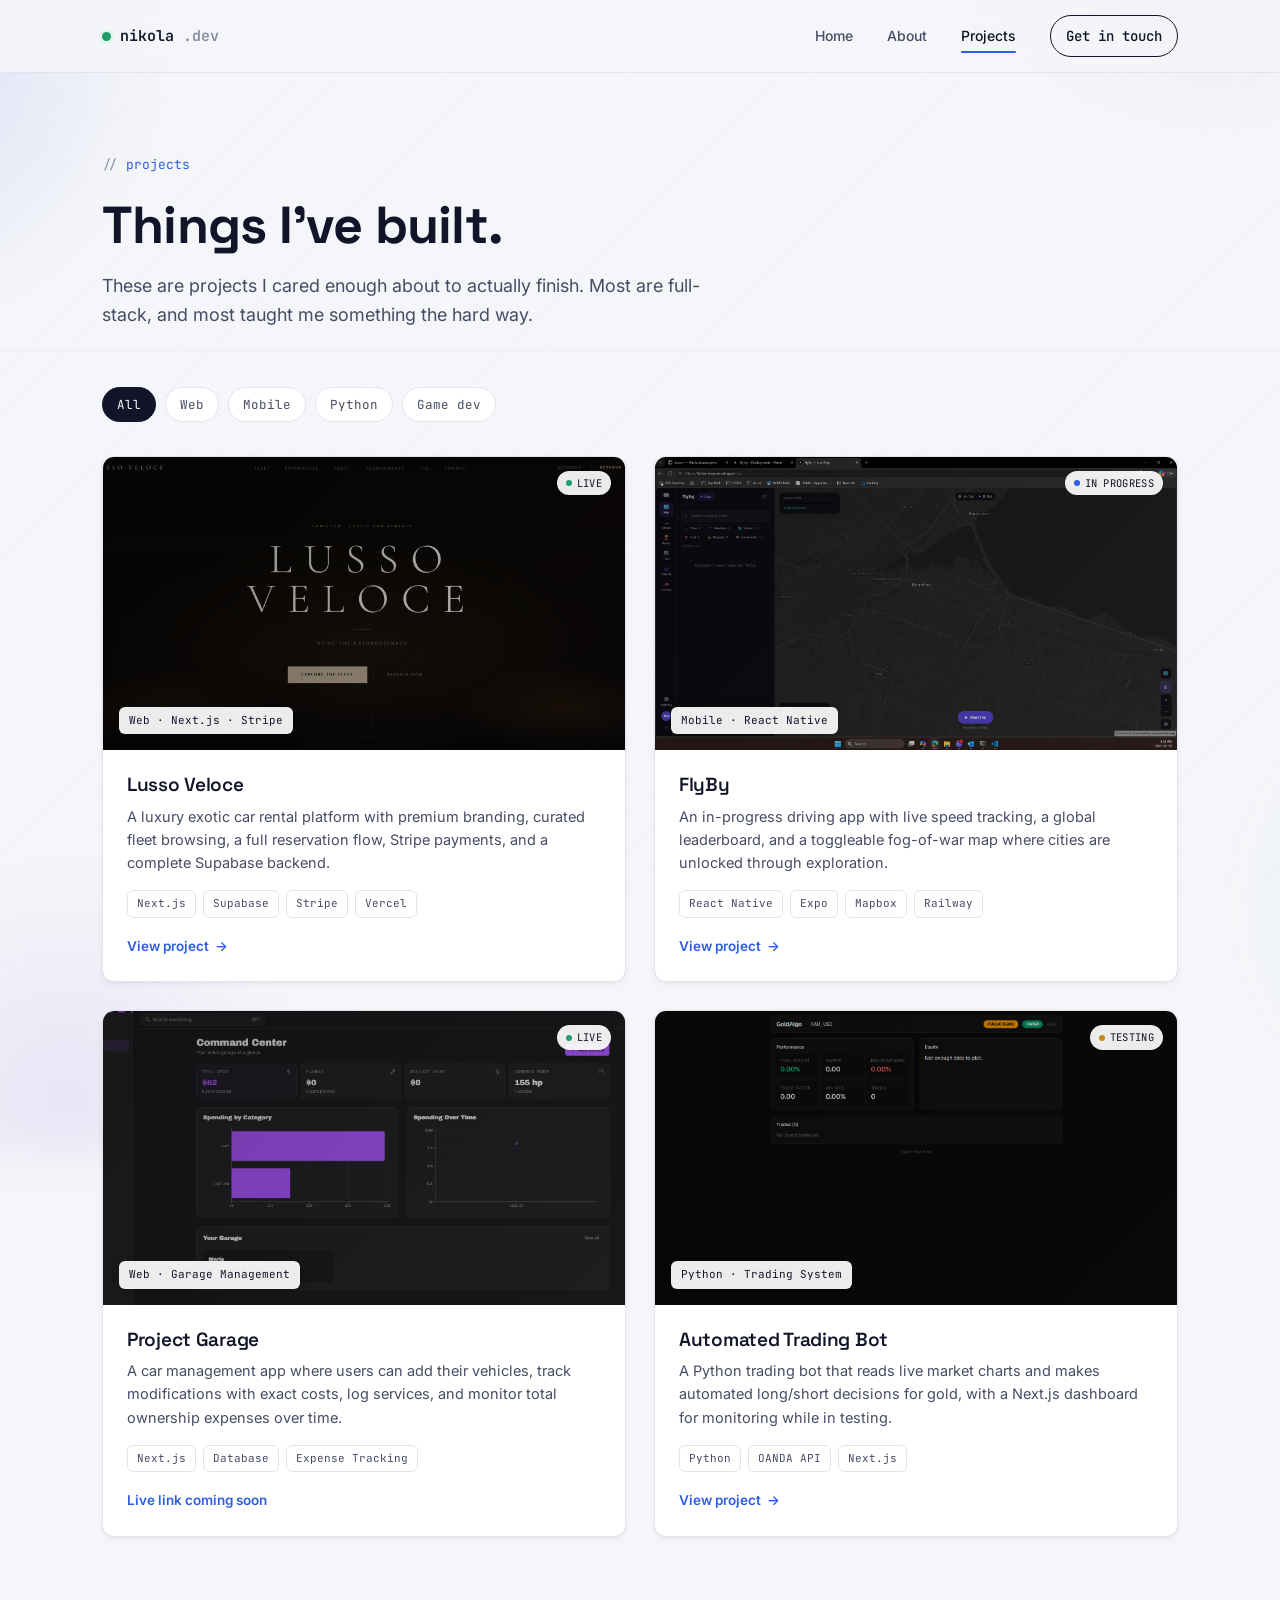
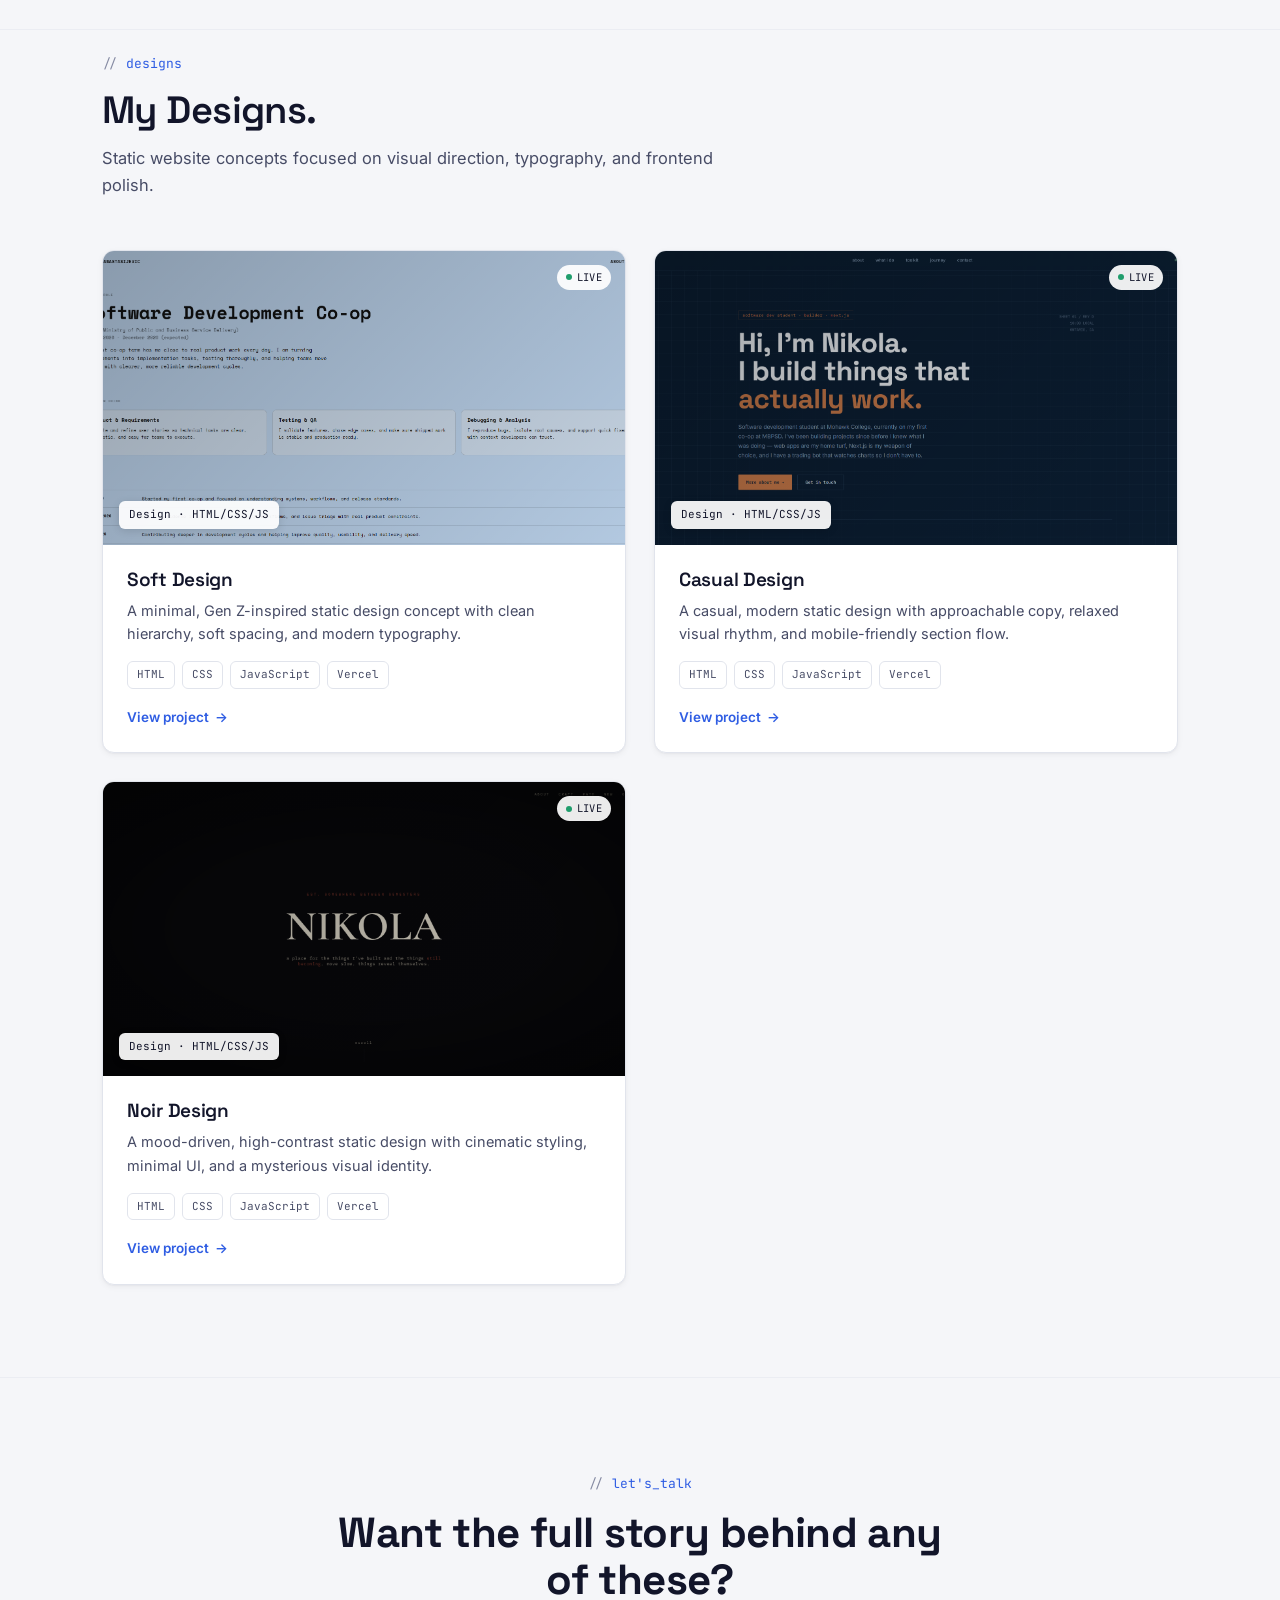
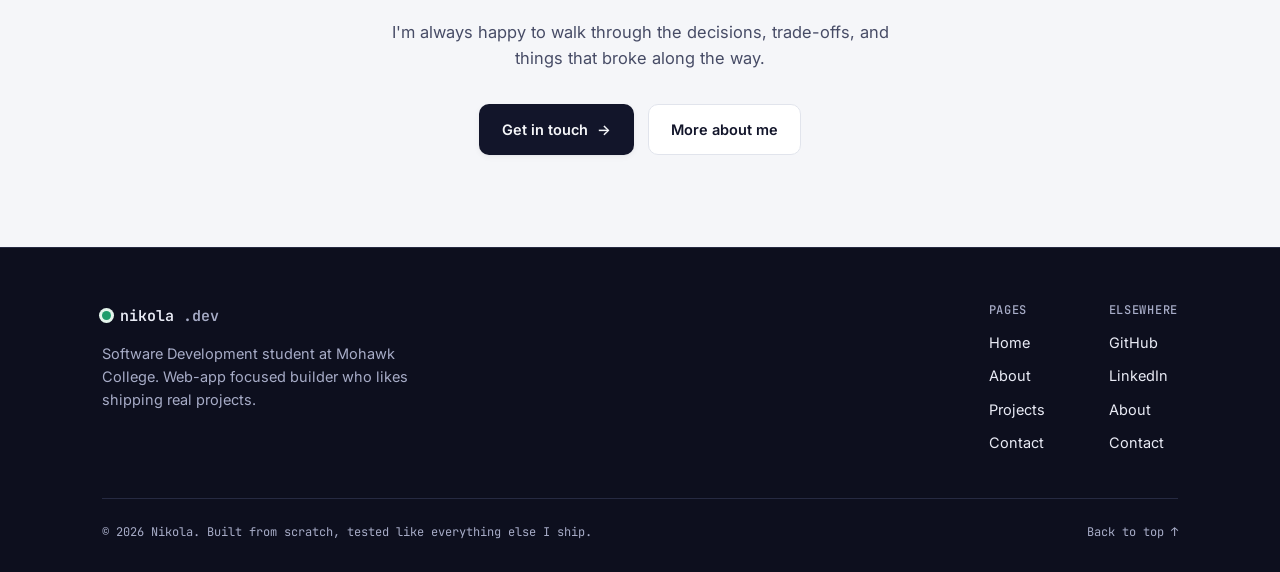
==== projects.html @ c06f33d8 "Prepare portfolio for Vercel deployment" ====
<!DOCTYPE html>
<html lang="en">
<head>
<meta charset="UTF-8">
<meta name="viewport" content="width=device-width, initial-scale=1.0">
<title>Projects — Nikola Anastasijevic</title>
<meta name="description" content="Projects by Nikola Anastasijevic: web apps, mobile builds, and an automated trading bot using live chart data.">
<link rel="preconnect" href="https://fonts.googleapis.com">
<link rel="preconnect" href="https://fonts.gstatic.com" crossorigin>
<link href="https://fonts.googleapis.com/css2?family=Space+Grotesk:wght@400;500;600;700&family=Inter:wght@400;500;600&family=JetBrains+Mono:wght@400;500;600&display=swap" rel="stylesheet">
<link rel="stylesheet" href="assets/css/styles.css">
</head>
<body id="top">
<div class="page">

<!-- ===================== HEADER ===================== -->
<header class="site-header">
  <nav class="nav wrap">
    <a href="index.html" class="logo"><span class="dot"></span>nikola<span class="muted">.dev</span></a>
    <button class="nav-toggle mono" id="navToggle" aria-label="Toggle menu" aria-expanded="false">☰</button>
    <div class="nav-links" id="navLinks">
      <a href="index.html">Home</a>
      <a href="about.html">About</a>
      <a href="projects.html" class="active">Projects</a>
      <a href="contact.html" class="nav-cta">Get in touch</a>
    </div>
  </nav>
</header>

<main>

  <!-- ===================== PAGE HERO ===================== -->
  <section class="page-hero">
    <div class="wrap">
      <div class="eyebrow reveal">projects</div>
      <h1 class="reveal">Things I've built.</h1>
      <p class="lede reveal">These are projects I cared enough about to actually finish. Most are full-stack, and most taught me something the hard way.</p>
    </div>
  </section>

  <!-- ===================== PROJECTS ===================== -->
  <section style="padding-top:36px;">
    <div class="wrap">
      <div class="filter-bar reveal">
        <button class="filter-btn active" data-filter="all">All</button>
        <button class="filter-btn" data-filter="web">Web</button>
        <button class="filter-btn" data-filter="mobile">Mobile</button>
        <button class="filter-btn" data-filter="python">Python</button>
        <button class="filter-btn" data-filter="game">Game dev</button>
      </div>

      <div class="project-grid">

        <div class="project-card reveal" data-tags="web">
          <div class="project-thumb thumb-1">
            <span class="status live"><span class="d"></span>live</span>
            <span class="tag">Web · Next.js · Stripe</span>
          </div>
          <div class="project-body">
            <h3>Lusso Veloce</h3>
            <p>A luxury exotic car rental platform with premium branding, curated fleet browsing, a full reservation flow, Stripe payments, and a complete Supabase backend.</p>
            <div class="project-meta"><span>Next.js</span><span>Supabase</span><span>Stripe</span><span>Vercel</span></div>
            <a href="https://lusso-veloce.vercel.app" class="project-link" target="_blank" rel="noopener noreferrer">View project <span class="arr">→</span></a>
          </div>
        </div>

        <div class="project-card reveal" data-tags="mobile">
          <div class="project-thumb thumb-2">
            <span class="status build"><span class="d"></span>in progress</span>
            <span class="tag">Mobile · React Native</span>
          </div>
          <div class="project-body">
            <h3>FlyBy</h3>
            <p>An in-progress driving app with live speed tracking, a global leaderboard, and a toggleable fog-of-war map where cities are unlocked through exploration.</p>
            <div class="project-meta"><span>React Native</span><span>Expo</span><span>Mapbox</span><span>Railway</span></div>
            <a href="https://fly-by-rosy.vercel.app/" class="project-link" target="_blank" rel="noopener noreferrer">View project <span class="arr">→</span></a>
          </div>
        </div>

        <div class="project-card reveal" data-tags="web">
          <div class="project-thumb thumb-7">
            <span class="status live"><span class="d"></span>live</span>
            <span class="tag">Web · Garage Management</span>
          </div>
          <div class="project-body">
            <h3>Project Garage</h3>
            <p>A car management app where users can add their vehicles, track modifications with exact costs, log services, and monitor total ownership expenses over time.</p>
            <div class="project-meta"><span>Next.js</span><span>Database</span><span>Expense Tracking</span></div>
            <span class="project-link">Live link coming soon</span>
          </div>
        </div>

        <div class="project-card reveal" data-tags="python web">
          <div class="project-thumb thumb-3">
            <span class="status beta"><span class="d"></span>testing</span>
            <span class="tag">Python · Trading System</span>
          </div>
          <div class="project-body">
            <h3>Automated Trading Bot</h3>
            <p>A Python trading bot that reads live market charts and makes automated long/short decisions for gold, with a Next.js dashboard for monitoring while in testing.</p>
            <div class="project-meta"><span>Python</span><span>OANDA API</span><span>Next.js</span></div>
            <a href="https://tradebot-beta.vercel.app/" class="project-link" target="_blank" rel="noopener noreferrer">View project <span class="arr">→</span></a>
          </div>
        </div>

      </div>
    </div>
  </section>

  <!-- ===================== MY DESIGNS ===================== -->
  <section style="padding-top:20px;">
    <div class="wrap">
      <div class="section-head reveal">
        <div class="eyebrow">designs</div>
        <h2>My Designs.</h2>
        <p>Static website concepts focused on visual direction, typography, and frontend polish.</p>
      </div>

      <div class="project-grid">
        <div class="project-card reveal" data-tags="web">
          <div class="project-thumb thumb-8">
            <span class="status live"><span class="d"></span>live</span>
            <span class="tag">Design · HTML/CSS/JS</span>
          </div>
          <div class="project-body">
            <h3>Soft Design</h3>
            <p>A minimal, Gen Z-inspired static design concept with clean hierarchy, soft spacing, and modern typography.</p>
            <div class="project-meta"><span>HTML</span><span>CSS</span><span>JavaScript</span><span>Vercel</span></div>
            <a href="https://soft-design.vercel.app/index.html" class="project-link" target="_blank" rel="noopener noreferrer">View project <span class="arr">→</span></a>
          </div>
        </div>

        <div class="project-card reveal" data-tags="web">
          <div class="project-thumb thumb-9">
            <span class="status live"><span class="d"></span>live</span>
            <span class="tag">Design · HTML/CSS/JS</span>
          </div>
          <div class="project-body">
            <h3>Casual Design</h3>
            <p>A casual, modern static design with approachable copy, relaxed visual rhythm, and mobile-friendly section flow.</p>
            <div class="project-meta"><span>HTML</span><span>CSS</span><span>JavaScript</span><span>Vercel</span></div>
            <a href="https://casual-design-five.vercel.app/" class="project-link" target="_blank" rel="noopener noreferrer">View project <span class="arr">→</span></a>
          </div>
        </div>

        <div class="project-card reveal" data-tags="web">
          <div class="project-thumb thumb-10">
            <span class="status live"><span class="d"></span>live</span>
            <span class="tag">Design · HTML/CSS/JS</span>
          </div>
          <div class="project-body">
            <h3>Noir Design</h3>
            <p>A mood-driven, high-contrast static design with cinematic styling, minimal UI, and a mysterious visual identity.</p>
            <div class="project-meta"><span>HTML</span><span>CSS</span><span>JavaScript</span><span>Vercel</span></div>
            <a href="https://mysterious-design.vercel.app/" class="project-link" target="_blank" rel="noopener noreferrer">View project <span class="arr">→</span></a>
          </div>
        </div>
      </div>
    </div>
  </section>

  <!-- ===================== CTA BAND ===================== -->
  <section class="cta-band">
    <div class="wrap reveal">
      <div class="eyebrow center" style="justify-content:center;">let's_talk</div>
      <h2>Want the full story behind any of these?</h2>
      <p>I'm always happy to walk through the decisions, trade-offs, and things that broke along the way.</p>
      <div class="hero-actions">
        <a href="contact.html" class="btn btn-primary">Get in touch <span class="arr">→</span></a>
        <a href="about.html" class="btn btn-ghost">More about me</a>
      </div>
    </div>
  </section>

</main>

<!-- ===================== FOOTER ===================== -->
<footer class="site-footer">
  <div class="wrap">
    <div class="footer-top">
      <div class="footer-brand">
        <a href="index.html" class="logo"><span class="dot"></span>nikola<span class="muted">.dev</span></a>
        <p>Software Development student at Mohawk College. Web-app focused builder who likes shipping real projects.</p>
      </div>
      <div class="footer-cols">
        <div class="footer-col">
          <h4>Pages</h4>
          <a href="index.html">Home</a>
          <a href="about.html">About</a>
          <a href="projects.html">Projects</a>
          <a href="contact.html">Contact</a>
        </div>
        <div class="footer-col">
          <h4>Elsewhere</h4>
          <a href="https://github.com/Sirmira1" target="_blank" rel="noopener noreferrer">GitHub</a>
          <a href="https://www.linkedin.com/in/nikola-anastasijevic-a737632ba/" target="_blank" rel="noopener noreferrer">LinkedIn</a>
          <a href="about.html">About</a>
          <a href="contact.html">Contact</a>
        </div>
      </div>
    </div>
    <div class="footer-bottom">
      <span>© <span id="year">2026</span> Nikola. Built from scratch, tested like everything else I ship.</span>
      <a href="#top">Back to top ↑</a>
    </div>
  </div>
</footer>

</div>
<script src="assets/js/main.js"></script>
</body>
</html>
---- assets/css/styles.css ----
/* ============================================================
   Nikola — Portfolio
   Shared design system
   ------------------------------------------------------------
   Identity: software craftsmanship / QA engineer.
   Motifs: code-comment labels, test-pass badges, mono type.
   ============================================================ */

:root{
  /* Surfaces */
  --paper:        #F5F6F9;
  --paper-raised: #FFFFFF;
  --paper-sunken: #EEF0F5;

  /* Ink (text) */
  --ink:       #12152A;
  --ink-soft:  #474C66;
  --ink-faint: #868BA3;

  /* Dark surface (contrast sections) */
  --night:      #0D0F1E;
  --night-soft: #171A2E;
  --night-line: #262A42;
  --on-night:   #E9EBF5;
  --on-night-soft:#A7ACC7;

  /* Accents */
  --accent:      #2F5DE3;
  --accent-2:    #6D5AE6;
  --accent-soft: #E7ECFC;
  --accent-ink:  #1E44B8;

  --pass:      #1F9D6C;
  --pass-soft: #E4F5EC;

  --warn:      #C88A1E;
  --warn-soft: #FBF1DD;

  /* Lines */
  --line:      #E1E4EC;
  --line-soft: #EBEDF3;

  /* Shape */
  --radius:    12px;
  --radius-sm: 8px;
  --radius-lg: 18px;
  --maxw:      1140px;

  /* Elevation */
  --shadow-sm: 0 1px 2px rgba(18,21,42,.04), 0 2px 6px rgba(18,21,42,.05);
  --shadow-md: 0 6px 16px rgba(18,21,42,.06), 0 12px 32px rgba(18,21,42,.07);
  --shadow-lg: 0 18px 48px rgba(18,21,42,.12);

  /* Type */
  --font-display: 'Space Grotesk', sans-serif;
  --font-body:    'Inter', sans-serif;
  --font-mono:    'JetBrains Mono', monospace;
}

/* ---------- Reset ---------- */
*{ box-sizing:border-box; margin:0; padding:0; }
html{ scroll-behavior:smooth; -webkit-text-size-adjust:100%; }

@media (prefers-reduced-motion: reduce){
  html{ scroll-behavior:auto; }
  *{ animation-duration:.01ms !important; transition-duration:.01ms !important; scroll-behavior:auto !important; }
}

body{
  background:var(--paper);
  color:var(--ink);
  font-family:var(--font-body);
  font-size:16px;
  line-height:1.6;
  -webkit-font-smoothing:antialiased;
  text-rendering:optimizeLegibility;
  overflow-x:hidden;
  position:relative;
  background-color:var(--paper);
}

/* ---------- Ambient aurora backdrop (unique, no grid) ----------
   A soft, slowly drifting mesh of blurred accent glows that sits
   behind everything. Fixed so it feels like ambient depth, not a
   pattern that tiles. */
body::before{
  content:"";
  position:fixed; inset:-20vmax; z-index:-2; pointer-events:none;
  background-image:
    radial-gradient(38vmax 38vmax at 82% 6%,  rgba(109,90,230,.16), transparent 60%),
    radial-gradient(34vmax 34vmax at 8% 22%,  rgba(47,93,227,.14),  transparent 62%),
    radial-gradient(30vmax 30vmax at 96% 82%, rgba(31,157,108,.10), transparent 60%),
    radial-gradient(30vmax 30vmax at 18% 96%, rgba(109,90,230,.10), transparent 62%);
  filter:blur(20px);
  animation:aurora-drift 34s ease-in-out infinite alternate;
}

/* A whisper-fine diagonal sheen so plain areas aren't dead-flat,
   without reading as a grid. */
body::after{
  content:"";
  position:fixed; inset:0; z-index:-1; pointer-events:none;
  background-image:repeating-linear-gradient(
    -45deg,
    rgba(18,21,42,.015) 0, rgba(18,21,42,.015) 1px,
    transparent 1px, transparent 26px
  );
}

@keyframes aurora-drift{
  0%{   transform:translate3d(0,0,0)      scale(1);   }
  50%{  transform:translate3d(-2.5%,2%,0) scale(1.06); }
  100%{ transform:translate3d(2%,-1.5%,0) scale(1.03); }
}
@media (prefers-reduced-motion: reduce){
  body::before{ animation:none; }
}

h1,h2,h3,h4{
  font-family:var(--font-display);
  color:var(--ink);
  letter-spacing:-0.015em;
  line-height:1.12;
}

p{ color:var(--ink-soft); }
a{ color:inherit; text-decoration:none; }
img{ max-width:100%; display:block; }
.mono{ font-family:var(--font-mono); }

::selection{ background:var(--accent); color:#fff; }

/* ---------- Layout ---------- */
.wrap{ max-width:var(--maxw); margin:0 auto; padding:0 32px; }
@media (max-width:560px){ .wrap{ padding:0 20px; } }

.page{ min-height:100vh; display:flex; flex-direction:column; }
main{ flex:1 0 auto; }

section{ padding:92px 0; position:relative; }
section + section{ border-top:1px solid var(--line-soft); }

/* Dark contrast section */
.section-dark{
  background:var(--night);
  color:var(--on-night);
  border-top:1px solid var(--night-line) !important;
  overflow:hidden;
}
.section-dark h1,.section-dark h2,.section-dark h3,.section-dark h4{ color:var(--on-night); }
.section-dark p{ color:var(--on-night-soft); }
.section-dark::before{
  content:""; position:absolute; inset:0; pointer-events:none;
  background:
    radial-gradient(500px circle at 85% 20%, rgba(109,90,230,.22), transparent 60%),
    radial-gradient(460px circle at 10% 90%, rgba(47,93,227,.18), transparent 60%);
}
.section-dark > .wrap{ position:relative; z-index:1; }

/* ---------- Focus ---------- */
a:focus-visible, button:focus-visible, input:focus-visible, textarea:focus-visible{
  outline:2px solid var(--accent);
  outline-offset:3px;
  border-radius:4px;
}

/* ---------- Eyebrow (code-comment label) ---------- */
.eyebrow{
  font-family:var(--font-mono);
  font-size:13px;
  color:var(--accent);
  margin-bottom:14px;
  display:inline-flex; align-items:center; gap:8px;
}
.eyebrow::before{ content:"//"; color:var(--ink-faint); }
.section-dark .eyebrow{ color:#9FB2FF; }
.section-dark .eyebrow::before{ color:var(--on-night-soft); }

/* ---------- Section head ---------- */
.section-head{ max-width:660px; margin-bottom:52px; }
.section-head h2{ font-size:clamp(27px,3.4vw,38px); font-weight:600; }
.section-head p{ margin-top:14px; font-size:16.5px; }

/* ---------- Buttons ---------- */
.btn{
  font-size:14.5px; font-weight:600;
  padding:13px 22px; border-radius:10px;
  display:inline-flex; align-items:center; gap:9px;
  cursor:pointer; border:1px solid transparent;
  transition:transform .16s ease, background .16s ease, border-color .16s ease, box-shadow .16s ease, color .16s ease;
}
.btn .arr{ transition:transform .18s ease; }
.btn:hover .arr{ transform:translateX(3px); }

.btn-primary{ background:var(--ink); color:var(--paper); box-shadow:var(--shadow-sm); }
.btn-primary:hover{ background:var(--accent); transform:translateY(-2px); box-shadow:var(--shadow-md); }

.btn-ghost{ border-color:var(--line); color:var(--ink); background:var(--paper-raised); }
.btn-ghost:hover{ border-color:var(--ink); transform:translateY(-2px); box-shadow:var(--shadow-sm); }

.btn-light{ background:#fff; color:var(--ink); }
.btn-light:hover{ transform:translateY(-2px); box-shadow:var(--shadow-md); }

.btn-outline-light{ border-color:var(--night-line); color:var(--on-night); }
.btn-outline-light:hover{ border-color:var(--on-night); transform:translateY(-2px); }

/* ============================================================
   Header / Nav (shared)
   ============================================================ */
header.site-header{
  position:sticky; top:0; z-index:60;
  background:rgba(245,246,249,.82);
  backdrop-filter:blur(12px);
  border-bottom:1px solid var(--line);
}
nav.nav{
  display:flex; align-items:center; justify-content:space-between;
  height:72px;
}
.logo{
  font-family:var(--font-mono); font-weight:600; font-size:15px;
  display:flex; align-items:center; gap:9px; color:var(--ink);
}
.logo .dot{
  width:9px; height:9px; border-radius:50%;
  background:var(--pass);
  box-shadow:0 0 0 3px var(--pass-soft);
  animation:pulse 2.4s ease-in-out infinite;
}
@keyframes pulse{
  0%,100%{ box-shadow:0 0 0 3px var(--pass-soft); }
  50%{ box-shadow:0 0 0 5px rgba(31,157,108,.16); }
}
.logo .muted{ color:var(--ink-faint); }

.nav-links{ display:flex; align-items:center; gap:34px; }
.nav-links a{
  font-size:14px; color:var(--ink-soft); font-weight:500;
  position:relative; transition:color .15s ease;
}
.nav-links a:not(.nav-cta)::after{
  content:""; position:absolute; left:0; right:100%; bottom:-6px; height:2px;
  background:var(--accent); border-radius:2px; transition:right .22s ease;
}
.nav-links a:not(.nav-cta):hover{ color:var(--ink); }
.nav-links a:not(.nav-cta):hover::after{ right:0; }
.nav-links a.active{ color:var(--ink); }
.nav-links a.active:not(.nav-cta)::after{ right:0; }

.nav-cta{
  font-family:var(--font-mono); font-size:12.5px; font-weight:500;
  padding:9px 15px; border:1px solid var(--ink); border-radius:999px;
  color:var(--ink) !important; transition:background .16s ease, color .16s ease;
}
.nav-cta:hover{ background:var(--ink); color:var(--paper) !important; }
.nav-cta.active{ background:var(--ink); color:var(--paper) !important; }

.nav-toggle{
  display:none; background:none; border:none; cursor:pointer;
  font-size:20px; color:var(--ink);
}

@media (max-width:820px){
  .nav-links{
    position:fixed; top:72px; left:0; right:0;
    background:var(--paper-raised);
    border-bottom:1px solid var(--line);
    flex-direction:column; align-items:flex-start;
    padding:22px 32px; gap:20px;
    transform:translateY(-10px); opacity:0; pointer-events:none;
    transition:opacity .2s ease, transform .2s ease;
    box-shadow:var(--shadow-md);
  }
  .nav-links.open{ opacity:1; pointer-events:auto; transform:translateY(0); }
  .nav-toggle{ display:block; }
}

/* ============================================================
   Footer (shared)
   ============================================================ */
footer.site-footer{
  flex-shrink:0;
  background:var(--night);
  color:var(--on-night-soft);
  border-top:1px solid var(--night-line);
  padding:56px 0 30px;
}
.footer-top{
  display:flex; justify-content:space-between; gap:40px; flex-wrap:wrap;
  padding-bottom:34px; border-bottom:1px solid var(--night-line);
}
.footer-brand{ max-width:340px; }
.footer-brand .logo{ color:var(--on-night); margin-bottom:14px; }
.footer-brand .logo .muted{ color:var(--on-night-soft); }
.footer-brand p{ color:var(--on-night-soft); font-size:14.5px; }
.footer-cols{ display:flex; gap:64px; flex-wrap:wrap; }
.footer-col h4{
  font-family:var(--font-mono); font-size:12px; font-weight:500;
  text-transform:uppercase; letter-spacing:.06em; color:var(--on-night-soft);
  margin-bottom:14px;
}
.footer-col a{
  display:block; color:var(--on-night); font-size:14.5px; margin-bottom:10px;
  transition:color .15s ease;
}
.footer-col a:hover{ color:#9FB2FF; }
.footer-bottom{
  display:flex; justify-content:space-between; flex-wrap:wrap; gap:12px;
  padding-top:24px; font-family:var(--font-mono); font-size:12px;
  color:var(--on-night-soft);
}
.footer-bottom a:hover{ color:#9FB2FF; }

/* ============================================================
   Hero (home)
   ============================================================ */
.hero{ padding:104px 0 92px; }
.hero-grid{
  display:grid; grid-template-columns:1.12fr .88fr; gap:60px; align-items:center;
}
.hero-badge{
  display:inline-flex; align-items:center; gap:9px;
  font-family:var(--font-mono); font-size:12.5px; color:var(--ink-soft);
  background:var(--paper-raised); border:1px solid var(--line);
  padding:7px 13px; border-radius:999px; box-shadow:var(--shadow-sm);
  margin-bottom:24px;
}
.hero-badge .dot{ width:8px; height:8px; border-radius:50%; background:var(--pass); }
.hero h1{
  font-size:clamp(38px,5.2vw,62px); line-height:1.06; font-weight:700;
}
.hero h1 .accent{
  background:linear-gradient(120deg,var(--accent),var(--accent-2));
  -webkit-background-clip:text; background-clip:text; color:transparent;
}
.hero .lede{ margin-top:24px; font-size:18px; color:var(--ink-soft); max-width:540px; }
.hero-actions{ display:flex; gap:14px; margin-top:34px; flex-wrap:wrap; }

.hero-facts{ display:flex; gap:14px; margin-top:46px; flex-wrap:wrap; }
.fact{
  background:var(--paper-raised); border:1px solid var(--line);
  border-radius:var(--radius); padding:16px 20px; min-width:130px;
  box-shadow:var(--shadow-sm);
}
.fact .num{
  font-family:var(--font-display); font-size:28px; font-weight:700;
  background:linear-gradient(120deg,var(--ink),var(--accent));
  -webkit-background-clip:text; background-clip:text; color:transparent;
}
.fact .label{
  font-family:var(--font-mono); font-size:11px; color:var(--ink-faint);
  text-transform:uppercase; letter-spacing:.04em; margin-top:2px;
}

/* Hero terminal / status card */
.terminal{
  background:var(--night); border:1px solid var(--night-line);
  border-radius:var(--radius-lg); box-shadow:var(--shadow-lg);
  overflow:hidden; font-family:var(--font-mono);
}
.terminal-bar{
  display:flex; align-items:center; gap:8px;
  padding:13px 16px; border-bottom:1px solid var(--night-line);
  background:var(--night-soft);
}
.terminal-bar .tb{ width:11px; height:11px; border-radius:50%; }
.tb.r{ background:#FF5F57; } .tb.y{ background:#FEBC2E; } .tb.g{ background:#28C840; }
.terminal-bar .title{ margin-left:8px; font-size:12px; color:var(--on-night-soft); }
.terminal-body{ padding:20px 20px 22px; font-size:13px; line-height:1.9; }
.terminal-body .row{ color:var(--on-night); white-space:pre-wrap; }
.t-prompt{ color:#7CE0B0; } .t-key{ color:#9FB2FF; } .t-str{ color:#F2C879; } .t-com{ color:#6B7099; }
.terminal-body .cursor{
  display:inline-block; width:8px; height:15px; background:#7CE0B0;
  vertical-align:middle; margin-left:2px; animation:blink 1.05s steps(1) infinite;
}
@keyframes blink{ 50%{ opacity:0; } }

@media (max-width:900px){
  .hero-grid{ grid-template-columns:1fr; gap:44px; }
  .hero{ padding:72px 0 64px; }
}

/* ============================================================
   Cards / grids (reused across pages)
   ============================================================ */

/* Feature / highlight cards */
.card{
  background:var(--paper-raised); border:1px solid var(--line);
  border-radius:var(--radius); padding:26px;
  box-shadow:var(--shadow-sm);
  transition:transform .18s ease, box-shadow .18s ease, border-color .18s ease;
}
.card:hover{ transform:translateY(-4px); box-shadow:var(--shadow-md); border-color:#C9D0E4; }
.card .card-icon{
  width:44px; height:44px; border-radius:11px;
  display:flex; align-items:center; justify-content:center;
  background:var(--accent-soft); color:var(--accent); margin-bottom:16px;
}
.card h3{ font-size:18px; font-weight:600; }
.card p{ font-size:14.5px; margin-top:8px; }

.grid-3{ display:grid; grid-template-columns:repeat(3,1fr); gap:22px; }
.grid-2{ display:grid; grid-template-columns:repeat(2,1fr); gap:26px; }
@media (max-width:860px){ .grid-3{ grid-template-columns:1fr; } .grid-2{ grid-template-columns:1fr; } }

/* Quick facts list */
.quickfacts{ display:flex; flex-direction:column; border-top:1px solid var(--line); }
.quickfacts div{
  display:flex; justify-content:space-between; gap:16px; padding:15px 0;
  border-bottom:1px solid var(--line);
}
.quickfacts .k{
  font-family:var(--font-mono); font-size:12.5px; color:var(--ink-faint);
  text-transform:uppercase; letter-spacing:.04em;
}
.quickfacts .v{ font-size:14.5px; font-weight:500; text-align:right; }

/* ---------- Stack chips ---------- */
.stack-groups{ display:grid; grid-template-columns:repeat(2,1fr); gap:34px 56px; }
.stack-group h3{
  font-family:var(--font-mono); font-size:12.5px; font-weight:500; color:var(--ink-faint);
  text-transform:uppercase; letter-spacing:.05em; margin-bottom:16px;
  padding-bottom:10px; border-bottom:1px solid var(--line);
}
.chip-row{ display:flex; flex-wrap:wrap; gap:9px; }
.chip{
  display:inline-flex; align-items:center; gap:7px;
  font-family:var(--font-mono); font-size:12.5px; padding:7px 11px;
  background:var(--paper-raised); border:1px solid var(--line);
  border-radius:8px; color:var(--ink);
  transition:transform .14s ease, border-color .14s ease, box-shadow .14s ease;
}
.chip:hover{ transform:translateY(-2px); border-color:#C9D0E4; box-shadow:var(--shadow-sm); }
.chip.pass::before{ content:"✓"; color:var(--pass); font-weight:700; }
.chip.wip{ color:var(--ink-soft); border-style:dashed; }
.chip.wip::before{ content:"◌"; color:var(--accent); }
@media (max-width:640px){ .stack-groups{ grid-template-columns:1fr; } }

/* ---------- Timeline ---------- */
.timeline{ display:flex; flex-direction:column; }
.tl-item{
  display:grid; grid-template-columns:150px 1fr; gap:32px;
  padding:30px 0; border-bottom:1px solid var(--line); position:relative;
}
.tl-item:first-child{ padding-top:0; }
.tl-item:last-child{ border-bottom:none; }
.tl-date{ font-family:var(--font-mono); font-size:13px; color:var(--ink-faint); padding-top:3px; }
.tl-role{ font-size:17.5px; font-weight:600; }
.tl-org{ color:var(--accent); font-size:14.5px; font-weight:500; margin-top:3px; }
.tl-desc{ margin-top:11px; max-width:62ch; font-size:15px; }
.tl-tags{ display:flex; flex-wrap:wrap; gap:8px; margin-top:14px; }
.tl-tags span{
  font-family:var(--font-mono); font-size:11.5px; color:var(--accent-ink);
  background:var(--accent-soft); padding:4px 9px; border-radius:6px;
}
@media (max-width:600px){ .tl-item{ grid-template-columns:1fr; gap:8px; } }

/* ============================================================
   Project cards
   ============================================================ */
.project-grid{ display:grid; grid-template-columns:repeat(2,1fr); gap:28px; }
.project-card{
  background:var(--paper-raised); border:1px solid var(--line);
  border-radius:var(--radius); overflow:hidden; display:flex; flex-direction:column;
  box-shadow:var(--shadow-sm);
  transition:transform .2s ease, box-shadow .2s ease, border-color .2s ease;
}
.project-card:hover{ transform:translateY(-5px); box-shadow:var(--shadow-md); border-color:#C9D0E4; }
.project-thumb{
  aspect-ratio:16/9; position:relative;
  display:flex; align-items:flex-end; padding:16px; overflow:hidden;
}
.project-thumb .tag{
  position:relative; z-index:1;
  font-family:var(--font-mono); font-size:11px;
  background:rgba(255,255,255,.92); padding:5px 10px; border-radius:6px; color:var(--ink);
  box-shadow:0 2px 8px rgba(0,0,0,.12);
}
.project-thumb .status{
  position:absolute; top:14px; right:14px; z-index:1;
  font-family:var(--font-mono); font-size:10.5px; letter-spacing:.03em;
  padding:4px 9px; border-radius:999px; text-transform:uppercase;
  background:rgba(255,255,255,.92); color:var(--ink); display:flex; align-items:center; gap:5px;
}
.project-thumb .status .d{ width:6px; height:6px; border-radius:50%; }
.status.live .d{ background:var(--pass); }
.status.beta .d{ background:var(--warn); }
.status.build .d{ background:var(--accent); }
.thumb-1{
  background:
    linear-gradient(135deg, rgba(0,0,0,.48), rgba(0,0,0,.2)),
    url("../Screenshot 2026-07-02 223147.png") center / cover no-repeat;
}
.thumb-2{
  background:
    linear-gradient(135deg, rgba(0,0,0,.34), rgba(0,0,0,.14)),
    url("../Screenshot 2026-07-03 112348.png") center / cover no-repeat;
}
.thumb-3{
  background:
    linear-gradient(135deg, rgba(0,0,0,.34), rgba(0,0,0,.14)),
    url("../Screenshot 2026-07-03 135757.png") center / cover no-repeat;
}
.thumb-4{ background:linear-gradient(135deg,#241645,#5A3FC0); }
.thumb-5{ background:linear-gradient(135deg,#3A1220,#B0324F); }
.thumb-6{ background:linear-gradient(135deg,#10283A,#2A7BB0); }
.thumb-7{
  background:
    linear-gradient(135deg, rgba(0,0,0,.34), rgba(0,0,0,.14)),
    url("../Screenshot 2026-07-03 101118.png") center / cover no-repeat;
}
.thumb-8{
  background:
    linear-gradient(135deg, rgba(0,0,0,.32), rgba(0,0,0,.12)),
    url("../Screenshot 2026-07-03 095957.png") center / cover no-repeat;
}
.thumb-9{
  background:
    linear-gradient(135deg, rgba(0,0,0,.3), rgba(0,0,0,.1)),
    url("../Screenshot 2026-07-03 100054.png") center / cover no-repeat;
}
.thumb-10{
  background:
    linear-gradient(135deg, rgba(0,0,0,.36), rgba(0,0,0,.14)),
    url("../Screenshot 2026-07-03 100331.png") center / cover no-repeat;
}
.project-body{ padding:24px; display:flex; flex-direction:column; flex:1; }
.project-body h3{ font-size:19px; font-weight:600; }
.project-body p{ font-size:14.5px; margin-top:9px; }
.project-meta{ display:flex; flex-wrap:wrap; gap:7px; margin-top:16px; }
.project-meta span{
  font-family:var(--font-mono); font-size:11px; color:var(--ink-soft);
  border:1px solid var(--line); padding:4px 9px; border-radius:6px;
}
.project-link{
  margin-top:18px; font-size:13.5px; font-weight:600; color:var(--accent);
  display:inline-flex; align-items:center; gap:6px;
}
.project-link .arr{ transition:transform .18s ease; }
.project-card:hover .project-link .arr{ transform:translateX(3px); }
@media (max-width:760px){ .project-grid{ grid-template-columns:1fr; } }

/* Project filter bar */
.filter-bar{ display:flex; flex-wrap:wrap; gap:9px; margin-bottom:34px; }
.filter-btn{
  font-family:var(--font-mono); font-size:12.5px; cursor:pointer;
  padding:8px 14px; border-radius:999px; border:1px solid var(--line);
  background:var(--paper-raised); color:var(--ink-soft);
  transition:all .15s ease;
}
.filter-btn:hover{ border-color:var(--ink); color:var(--ink); }
.filter-btn.active{ background:var(--ink); border-color:var(--ink); color:var(--paper); }

/* Mini cards */
.mini-grid{ display:grid; grid-template-columns:repeat(3,1fr); gap:18px; }
.mini-card{
  border:1px solid var(--line); border-radius:var(--radius-sm); padding:20px;
  background:var(--paper-raised); box-shadow:var(--shadow-sm);
  transition:transform .16s ease, box-shadow .16s ease;
}
.mini-card:hover{ transform:translateY(-3px); box-shadow:var(--shadow-md); }
.mini-card .mono{ font-size:11px; color:var(--ink-faint); text-transform:uppercase; letter-spacing:.05em; }
.mini-card h4{ font-size:15px; font-weight:600; margin-top:6px; }
.mini-card p{ font-size:13px; margin-top:7px; }
@media (max-width:820px){ .mini-grid{ grid-template-columns:1fr; } }

/* ============================================================
   Page hero (interior pages)
   ============================================================ */
.page-hero{ padding:78px 0 20px; }
.page-hero h1{ font-size:clamp(34px,4.6vw,52px); font-weight:700; margin-top:6px; }
.page-hero .lede{ margin-top:18px; font-size:18px; color:var(--ink-soft); max-width:620px; }

/* ---------- About: portrait + story ---------- */
.about-hero-grid{ display:grid; grid-template-columns:1fr 380px; gap:56px; align-items:start; }
.portrait-frame{
  position:relative; aspect-ratio:4/5;
  background:linear-gradient(160deg,#EDF1FB 0%,#E4E9F7 60%,#DCE3F4 100%);
  border-radius:var(--radius-lg); border:1px solid var(--line);
  display:flex; align-items:center; justify-content:center; overflow:hidden;
  box-shadow:var(--shadow-md);
}
.portrait-photo{
  width:100%;
  height:100%;
  object-fit:cover;
  object-position:center;
}
.portrait-tag{
  position:absolute; top:16px; left:16px;
  background:var(--paper-raised); border:1px solid var(--line);
  border-radius:999px; padding:7px 12px 7px 10px;
  font-family:var(--font-mono); font-size:11.5px;
  display:flex; align-items:center; gap:6px; box-shadow:var(--shadow-sm);
}
.portrait-tag .dot{ width:7px; height:7px; border-radius:50%; background:var(--pass); }
.portrait-caption{
  position:absolute; bottom:0; left:0; right:0; padding:14px 16px;
  font-family:var(--font-mono); font-size:11px; color:var(--ink-faint);
  background:linear-gradient(0deg, rgba(255,255,255,.9), rgba(255,255,255,0));
}
.story p{ font-size:16.5px; margin-bottom:16px; max-width:60ch; }
.story p:first-of-type::first-letter{
  font-family:var(--font-display); font-weight:700; font-size:52px;
  float:left; line-height:.82; margin:6px 12px 0 0; color:var(--accent);
}
@media (max-width:860px){ .about-hero-grid{ grid-template-columns:1fr; } .portrait-frame{ max-width:320px; } }

/* ---------- "Beyond the code" personality cards ---------- */
.beyond-grid{ display:grid; grid-template-columns:repeat(4,1fr); gap:18px; }
.beyond-card{
  background:var(--night-soft); border:1px solid var(--night-line);
  border-radius:var(--radius); padding:22px;
}
.beyond-card .emoji{ font-size:22px; }
.beyond-card h4{ color:var(--on-night); font-size:15.5px; margin-top:12px; }
.beyond-card p{ color:var(--on-night-soft); font-size:13.5px; margin-top:7px; }
@media (max-width:900px){ .beyond-grid{ grid-template-columns:repeat(2,1fr); } }
@media (max-width:520px){ .beyond-grid{ grid-template-columns:1fr; } }

/* ---------- Principles list ---------- */
.principles{ display:flex; flex-direction:column; gap:2px; }
.principle{
  display:grid; grid-template-columns:52px 1fr; gap:20px; align-items:start;
  padding:24px 0; border-bottom:1px solid var(--line);
}
.principle:last-child{ border-bottom:none; }
.principle .no{
  font-family:var(--font-mono); font-size:14px; color:var(--accent);
  border:1px solid var(--accent-soft); background:var(--accent-soft);
  width:44px; height:44px; border-radius:11px;
  display:flex; align-items:center; justify-content:center;
}
.principle h4{ font-size:17px; font-weight:600; }
.principle p{ margin-top:6px; font-size:15px; max-width:66ch; }

/* ============================================================
   CTA band
   ============================================================ */
.cta-band{ text-align:center; }
.cta-band h2{ font-size:clamp(28px,4vw,42px); max-width:640px; margin:0 auto; }
.cta-band p{ margin:16px auto 0; max-width:520px; font-size:16.5px; }
.cta-band .hero-actions{ justify-content:center; margin-top:32px; }

/* ============================================================
   Contact page
   ============================================================ */
.contact-grid{ display:grid; grid-template-columns:1fr 1fr; gap:56px; align-items:start; }
.contact-channels{ display:flex; flex-direction:column; gap:14px; }
.channel{
  display:flex; align-items:center; gap:16px;
  background:var(--paper-raised); border:1px solid var(--line);
  border-radius:var(--radius); padding:18px 20px;
  box-shadow:var(--shadow-sm);
  transition:transform .16s ease, box-shadow .16s ease, border-color .16s ease;
}
.channel:hover{ transform:translateY(-3px); box-shadow:var(--shadow-md); border-color:#C9D0E4; }
.channel .ic{
  width:44px; height:44px; border-radius:11px; flex-shrink:0;
  display:flex; align-items:center; justify-content:center;
  background:var(--accent-soft); color:var(--accent);
}
.channel .meta{
  display:flex;
  align-items:baseline;
  gap:10px;
  flex-wrap:wrap;
}
.channel .meta .k{ font-family:var(--font-mono); font-size:11px; color:var(--ink-faint); text-transform:uppercase; letter-spacing:.05em; }
.channel .meta .v{ font-size:15px; font-weight:600; margin-top:0; }

.contact-form{
  background:var(--paper-raised); border:1px solid var(--line);
  border-radius:var(--radius-lg); padding:30px; box-shadow:var(--shadow-md);
}
.form-row{ margin-bottom:18px; }
.form-row label{
  display:block; font-family:var(--font-mono); font-size:12px; color:var(--ink-faint);
  text-transform:uppercase; letter-spacing:.05em; margin-bottom:8px;
}
.form-row input, .form-row textarea{
  width:100%; font-family:var(--font-body); font-size:15px; color:var(--ink);
  background:var(--paper); border:1px solid var(--line); border-radius:10px;
  padding:12px 14px; transition:border-color .15s ease, box-shadow .15s ease;
}
.form-row input:focus, .form-row textarea:focus{
  outline:none; border-color:var(--accent); box-shadow:0 0 0 3px var(--accent-soft);
}
.form-row textarea{ resize:vertical; min-height:130px; }
.form-note{ font-size:12.5px; color:var(--ink-faint); margin-top:6px; font-family:var(--font-mono); }
.form-status{ margin-top:14px; font-size:14px; font-weight:600; color:var(--pass); display:none; }
.form-status.show{ display:block; }
@media (max-width:820px){ .contact-grid{ grid-template-columns:1fr; gap:36px; } }

/* ============================================================
   Marquee (tech strip)
   ============================================================ */
.marquee{
  overflow:hidden; border-top:1px solid var(--line); border-bottom:1px solid var(--line);
  background:var(--paper-raised); padding:18px 0;
  -webkit-mask-image:linear-gradient(90deg, transparent, #000 8%, #000 92%, transparent);
  mask-image:linear-gradient(90deg, transparent, #000 8%, #000 92%, transparent);
}
.marquee-track{ display:flex; gap:44px; width:max-content; animation:scroll 32s linear infinite; }
.marquee:hover .marquee-track{ animation-play-state:paused; }
.marquee-track span{
  font-family:var(--font-mono); font-size:14px; color:var(--ink-soft);
  display:inline-flex; align-items:center; gap:44px; white-space:nowrap;
}
.marquee-track span::after{ content:"◆"; color:var(--ink-faint); font-size:8px; }
@keyframes scroll{ to{ transform:translateX(-50%); } }

/* ============================================================
   Scroll reveal
   ============================================================ */
.reveal{ opacity:0; transform:translateY(16px); transition:opacity .55s ease, transform .55s ease; }
.reveal.in{ opacity:1; transform:translateY(0); }
.reveal[data-delay="1"]{ transition-delay:.08s; }
.reveal[data-delay="2"]{ transition-delay:.16s; }
.reveal[data-delay="3"]{ transition-delay:.24s; }

/* ---------- Utilities ---------- */
.center{ text-align:center; }
.mt-0{ margin-top:0; }
.divider{ height:1px; background:var(--line); border:none; margin:0; }
.text-accent{ color:var(--accent); }
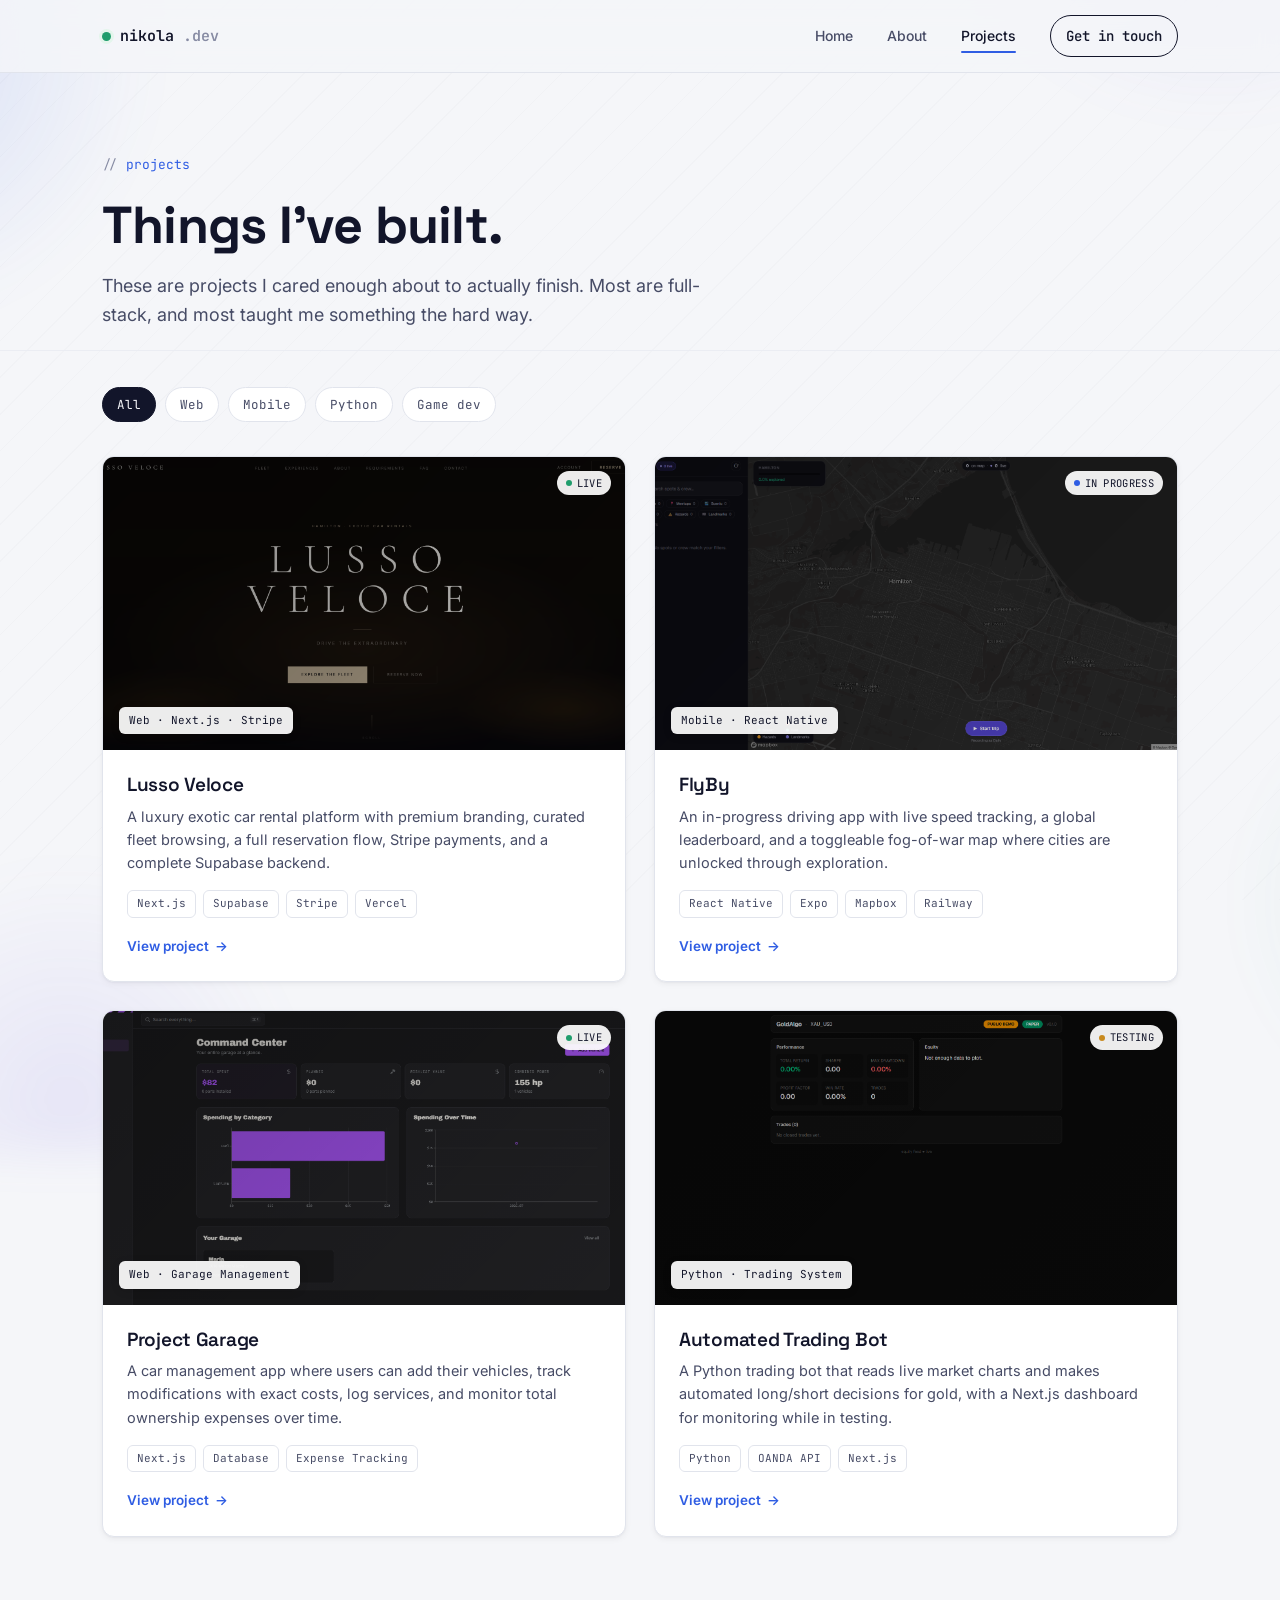
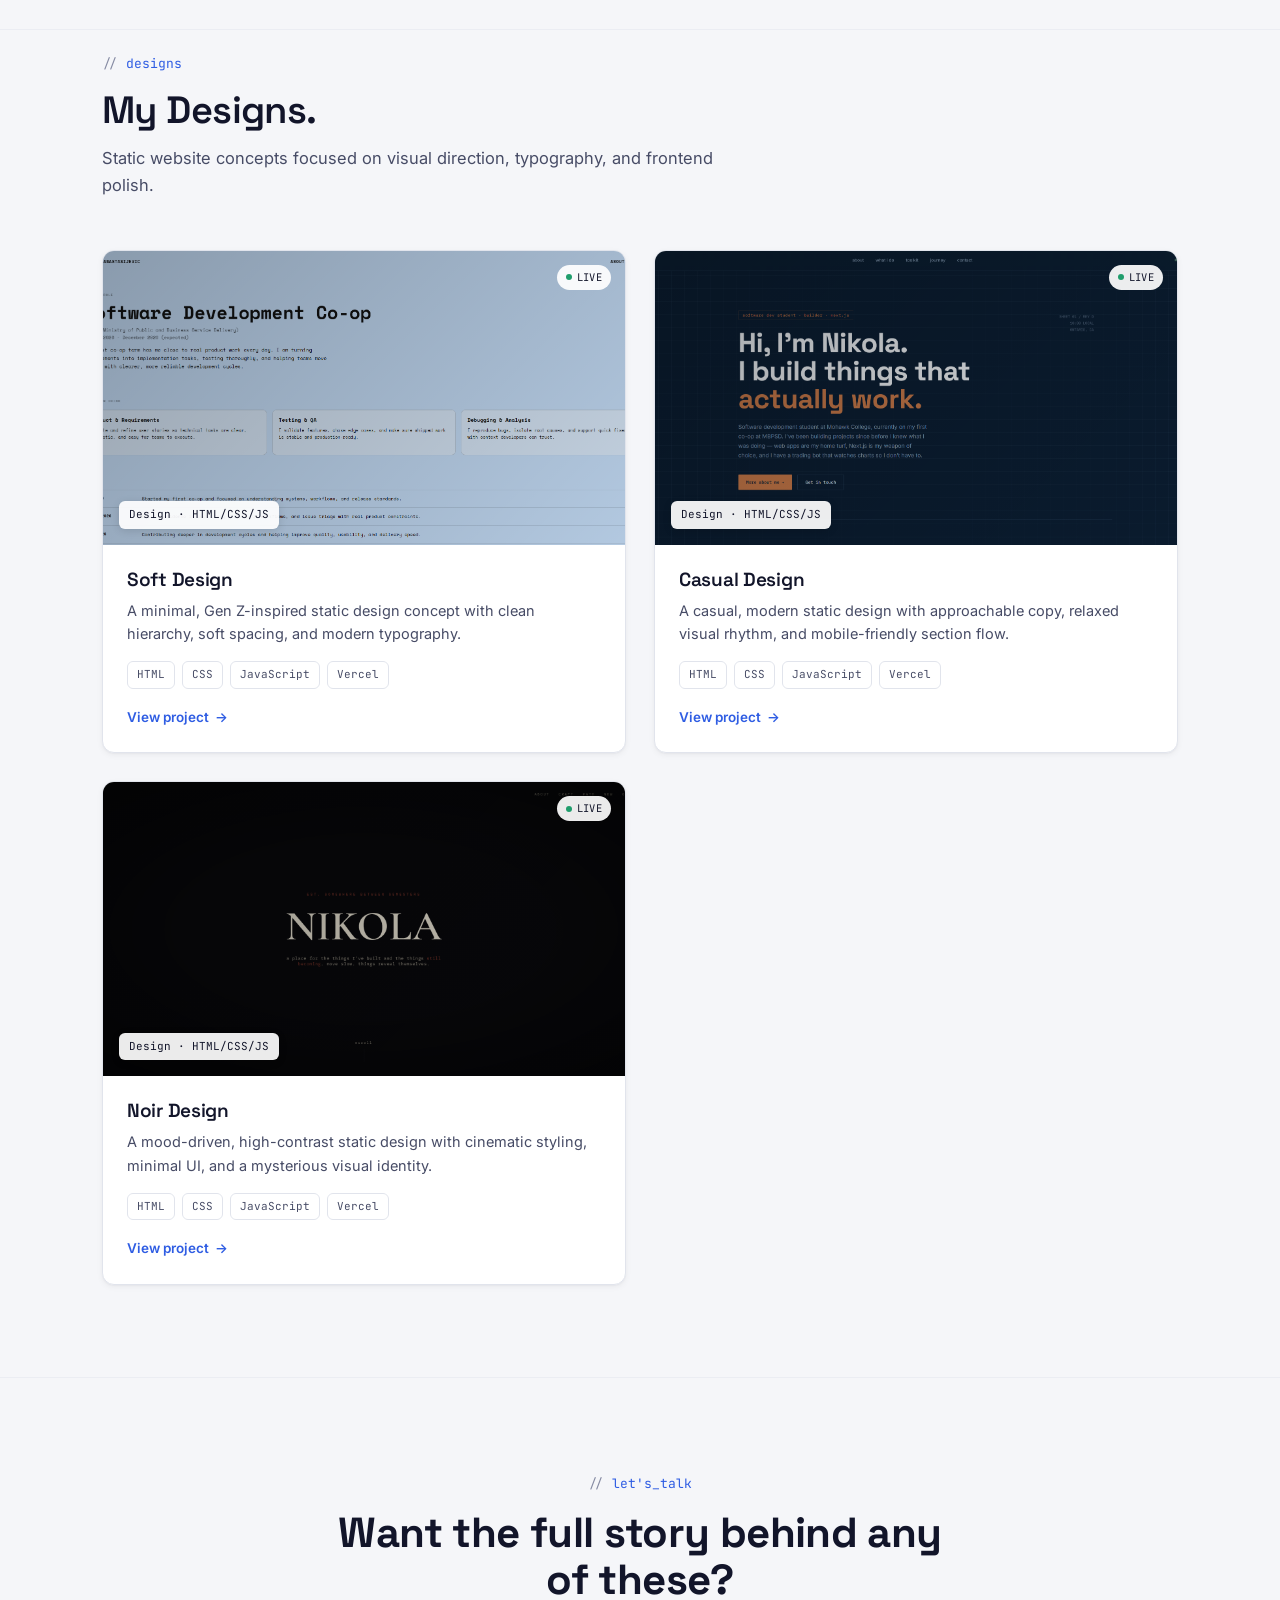
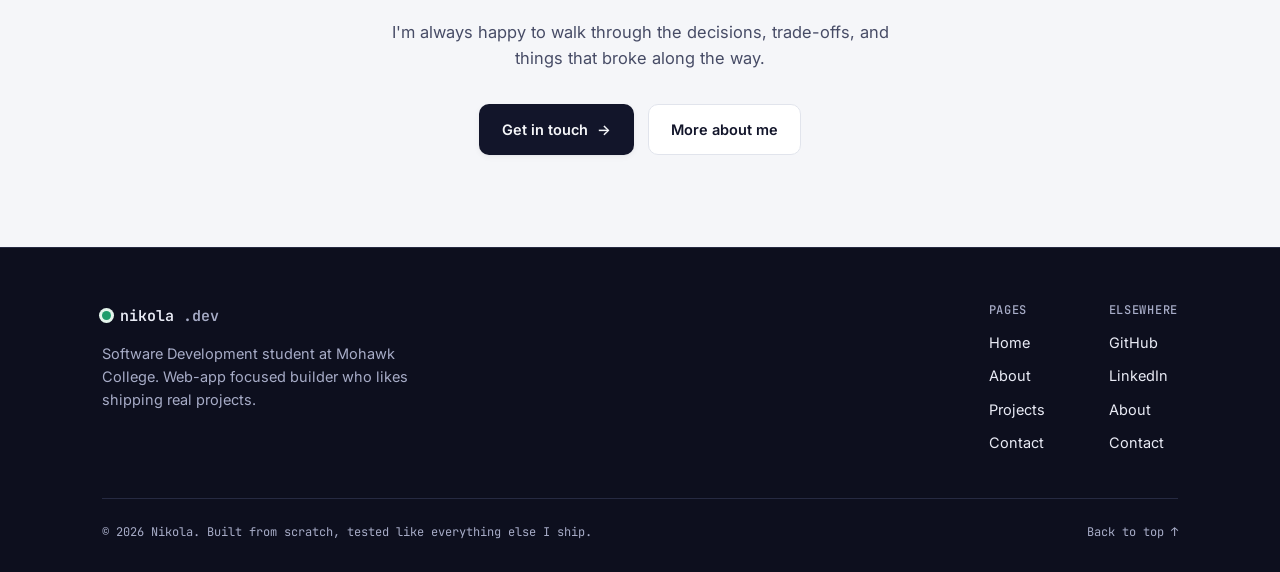
==== commit e83de198: "Add live link for Project Garage" ====
--- a/projects.html
+++ b/projects.html
@@ -86,7 +86,7 @@
             <h3>Project Garage</h3>
             <p>A car management app where users can add their vehicles, track modifications with exact costs, log services, and monitor total ownership expenses over time.</p>
             <div class="project-meta"><span>Next.js</span><span>Database</span><span>Expense Tracking</span></div>
-            <span class="project-link">Live link coming soon</span>
+            <a href="https://project-garage-rose.vercel.app/" class="project-link" target="_blank" rel="noopener noreferrer">View project <span class="arr">→</span></a>
           </div>
         </div>
 
--- a/assets/css/styles.css
+++ b/assets/css/styles.css
@@ -495,7 +495,7 @@
 .thumb-2{
   background:
     linear-gradient(135deg, rgba(0,0,0,.34), rgba(0,0,0,.14)),
-    url("../Screenshot 2026-07-03 112348.png") center / cover no-repeat;
+    url("../Screenshot 2026-07-03 143349.png") center / cover no-repeat;
 }
 .thumb-3{
   background:
